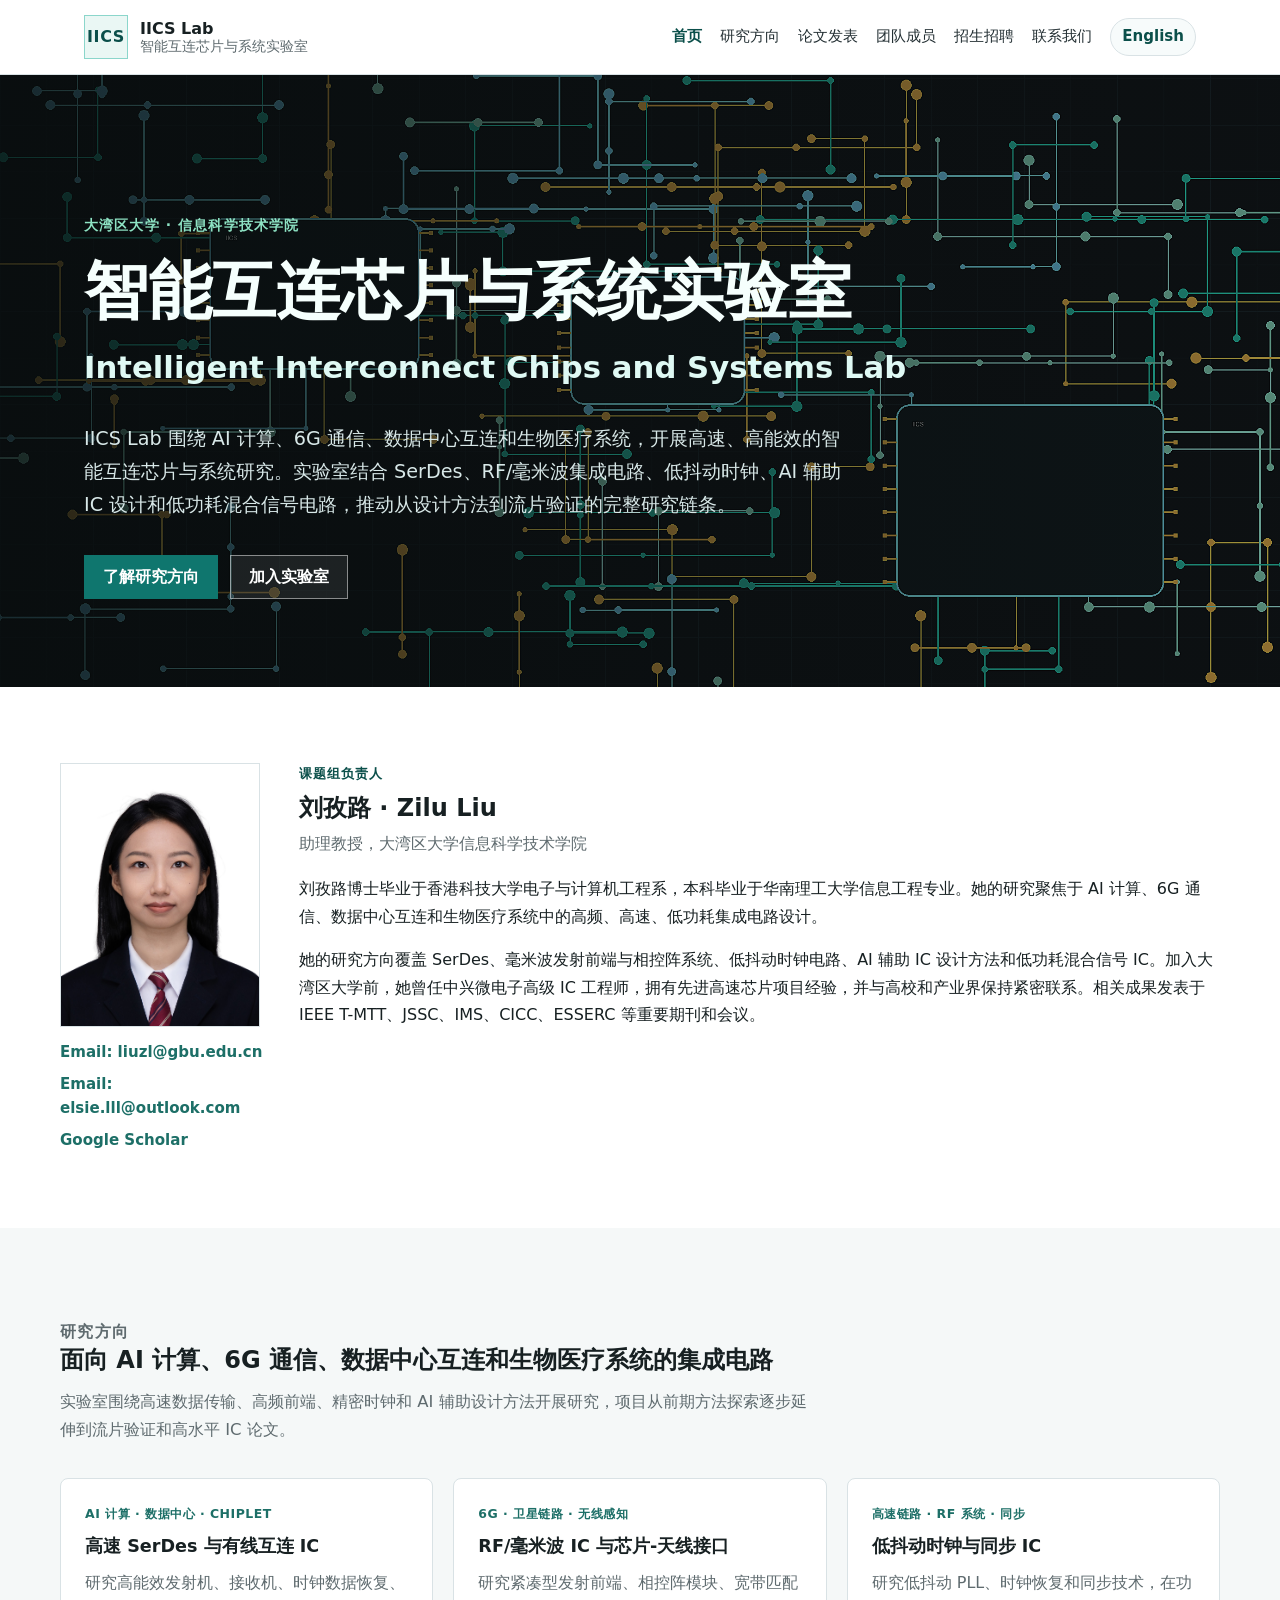
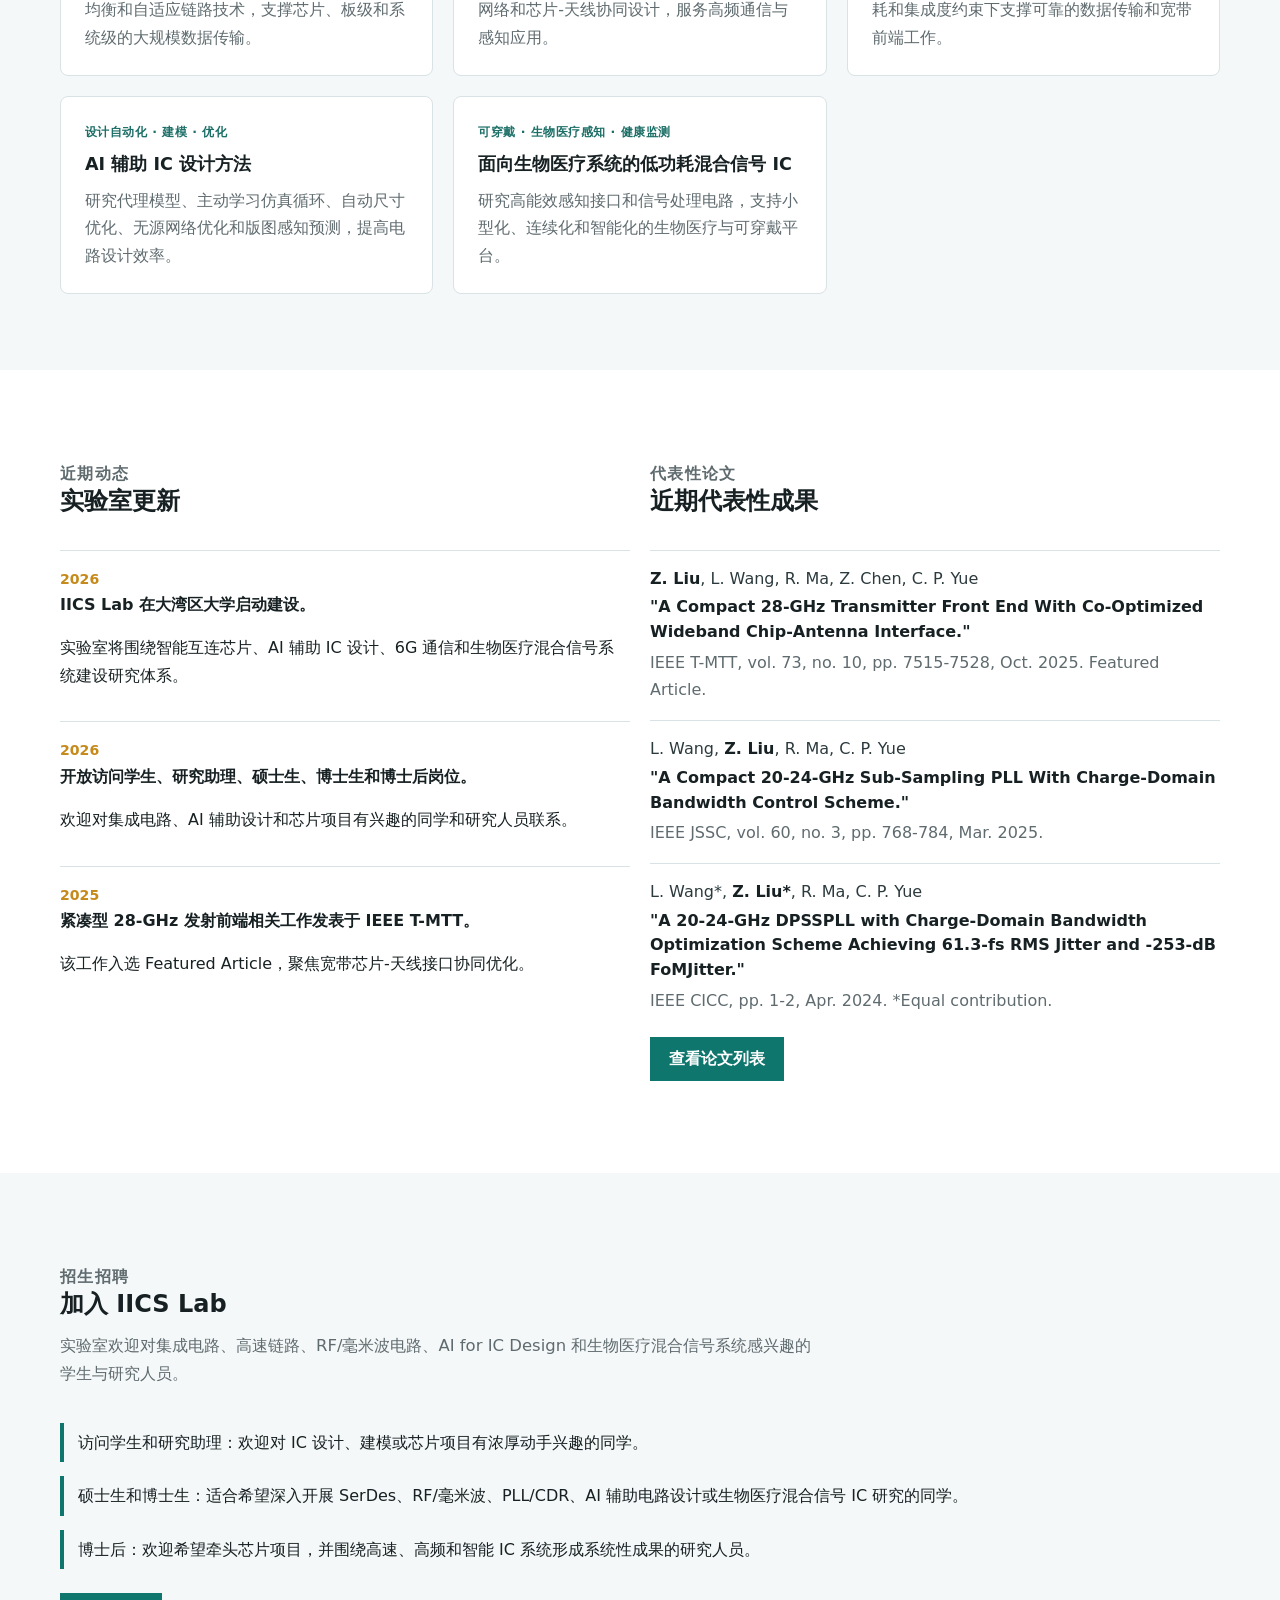
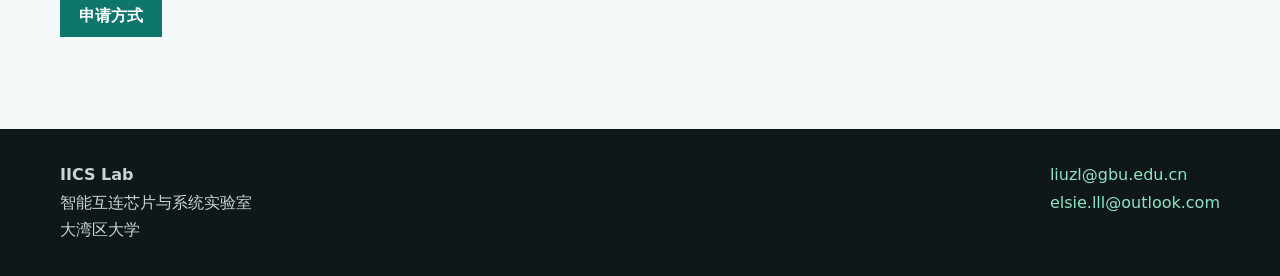
==== zh/index.html @ 740d04f4 "Update lab website research visuals and Chinese pages" ====
<!doctype html>
<html lang="zh-CN">
<head>
  <meta charset="utf-8">
  <meta name="viewport" content="width=device-width, initial-scale=1">
  <meta name="description" content="大湾区大学信息科学技术学院智能互连芯片与系统实验室，研究高速 SerDes、RF/毫米波集成电路、低抖动时钟、AI 辅助 IC 设计和生物医疗混合信号系统。">
  <title>智能互连芯片与系统实验室 | IICS Lab</title>
  <link rel="alternate" hreflang="en" href="../index.html">
  <link rel="alternate" hreflang="zh-CN" href="index.html">
  <link rel="stylesheet" href="../assets/css/styles.css">
</head>
<body>
  <header class="site-header">
    <nav class="nav" aria-label="主导航">
      <a class="brand" href="index.html" aria-label="IICS Lab 首页">
        <span class="brand-mark">IICS</span>
        <span class="brand-text">
          <strong>IICS Lab</strong>
          <span>智能互连芯片与系统实验室</span>
        </span>
      </a>
      <div class="nav-links">
        <a href="index.html" aria-current="page">首页</a>
    <a href="research.html">研究方向</a>
    <a href="publications.html">论文发表</a>
    <a href="people.html">团队成员</a>
    <a href="openings.html">招生招聘</a>
    <a href="contact.html">联系我们</a>
    <a class="language-link" href="../index.html" hreflang="en">English</a>
      </div>
    </nav>
  </header>
<main>
  <section class="hero">
    <div class="hero-inner">
      <p class="eyebrow">大湾区大学 · 信息科学技术学院</p>
      <h1>智能互连芯片与系统实验室</h1>
      <div class="cn-name">Intelligent Interconnect Chips and Systems Lab</div>
      <p class="hero-lede">
        IICS Lab 围绕 AI 计算、6G 通信、数据中心互连和生物医疗系统，开展高速、高能效的智能互连芯片与系统研究。实验室结合 SerDes、RF/毫米波集成电路、低抖动时钟、AI 辅助 IC 设计和低功耗混合信号电路，推动从设计方法到流片验证的完整研究链条。
      </p>
      <div class="hero-actions">
        <a class="button" href="research.html">了解研究方向</a>
        <a class="button secondary" href="openings.html">加入实验室</a>
      </div>
    </div>
  </section>

  <section class="section">
    <div class="section-inner split home-pi-section">
      <div class="home-pi-media">
        <img class="pi-photo home-pi-photo" src="../assets/img/zilu-liu-headshot.jpg" alt="刘孜路照片">
        <div class="profile-contact home-contact">
          <a href="mailto:liuzl@gbu.edu.cn">Email: liuzl@gbu.edu.cn</a>
          <a href="mailto:elsie.lll@outlook.com">Email: elsie.lll@outlook.com</a>
          <a href="https://scholar.google.com/citations?user=8HfOsw4AAAAJ&amp;hl=en&amp;oi=ao">Google Scholar</a>
        </div>
      </div>
      <div class="bio-block">
        <p class="kicker">课题组负责人</p>
        <h2>刘孜路 · Zilu Liu</h2>
        <p class="bio-meta">助理教授，大湾区大学信息科学技术学院</p>
        <p>
          刘孜路博士毕业于香港科技大学电子与计算机工程系，本科毕业于华南理工大学信息工程专业。她的研究聚焦于 AI 计算、6G 通信、数据中心互连和生物医疗系统中的高频、高速、低功耗集成电路设计。
        </p>
        <p>
          她的研究方向覆盖 SerDes、毫米波发射前端与相控阵系统、低抖动时钟电路、AI 辅助 IC 设计方法和低功耗混合信号 IC。加入大湾区大学前，她曾任中兴微电子高级 IC 工程师，拥有先进高速芯片项目经验，并与高校和产业界保持紧密联系。相关成果发表于 IEEE T-MTT、JSSC、IMS、CICC、ESSERC 等重要期刊和会议。
        </p>
      </div>
    </div>
  </section>

  <section class="section alt">
    <div class="section-inner">
      <div class="section-heading">
        <p class="kicker">研究方向</p>
        <h2>面向 AI 计算、6G 通信、数据中心互连和生物医疗系统的集成电路</h2>
        <p>
          实验室围绕高速数据传输、高频前端、精密时钟和 AI 辅助设计方法开展研究，项目从前期方法探索逐步延伸到流片验证和高水平 IC 论文。
        </p>
      </div>
      <div class="grid three">
        <article class="card research-card">
          <p class="card-kicker">AI 计算 &middot; 数据中心 &middot; Chiplet</p>
          <h3>高速 SerDes 与有线互连 IC</h3>
          <p>研究高能效发射机、接收机、时钟数据恢复、均衡和自适应链路技术，支撑芯片、板级和系统级的大规模数据传输。</p>
        </article>
        <article class="card research-card">
          <p class="card-kicker">6G &middot; 卫星链路 &middot; 无线感知</p>
          <h3>RF/毫米波 IC 与芯片-天线接口</h3>
          <p>研究紧凑型发射前端、相控阵模块、宽带匹配网络和芯片-天线协同设计，服务高频通信与感知应用。</p>
        </article>
        <article class="card research-card">
          <p class="card-kicker">高速链路 &middot; RF 系统 &middot; 同步</p>
          <h3>低抖动时钟与同步 IC</h3>
          <p>研究低抖动 PLL、时钟恢复和同步技术，在功耗和集成度约束下支撑可靠的数据传输和宽带前端工作。</p>
        </article>
        <article class="card research-card">
          <p class="card-kicker">设计自动化 &middot; 建模 &middot; 优化</p>
          <h3>AI 辅助 IC 设计方法</h3>
          <p>研究代理模型、主动学习仿真循环、自动尺寸优化、无源网络优化和版图感知预测，提高电路设计效率。</p>
        </article>
        <article class="card research-card">
          <p class="card-kicker">可穿戴 &middot; 生物医疗感知 &middot; 健康监测</p>
          <h3>面向生物医疗系统的低功耗混合信号 IC</h3>
          <p>研究高能效感知接口和信号处理电路，支持小型化、连续化和智能化的生物医疗与可穿戴平台。</p>
        </article>
      </div>
    </div>
  </section>

  <section class="section">
    <div class="section-inner grid two">
      <div>
        <div class="section-heading">
          <p class="kicker">近期动态</p>
          <h2>实验室更新</h2>
        </div>
        <ul class="news-list">
          <li class="news-item">
            <div class="news-date">2026</div>
            <strong>IICS Lab 在大湾区大学启动建设。</strong>
            <p>实验室将围绕智能互连芯片、AI 辅助 IC 设计、6G 通信和生物医疗混合信号系统建设研究体系。</p>
          </li>
          <li class="news-item">
            <div class="news-date">2026</div>
            <strong>开放访问学生、研究助理、硕士生、博士生和博士后岗位。</strong>
            <p>欢迎对集成电路、AI 辅助设计和芯片项目有兴趣的同学和研究人员联系。</p>
          </li>
          <li class="news-item">
            <div class="news-date">2025</div>
            <strong>紧凑型 28-GHz 发射前端相关工作发表于 IEEE T-MTT。</strong>
            <p>该工作入选 Featured Article，聚焦宽带芯片-天线接口协同优化。</p>
          </li>
        </ul>
      </div>
      <div>
        <div class="section-heading">
          <p class="kicker">代表性论文</p>
          <h2>近期代表性成果</h2>
        </div>
<ol class="pub-list">
  <li class="pub-item">
    <div class="pub-authors"><strong>Z. Liu</strong>, L. Wang, R. Ma, Z. Chen, C. P. Yue</div>
    <div class="pub-title">"A Compact 28-GHz Transmitter Front End With Co-Optimized Wideband Chip-Antenna Interface."</div>
    <div class="pub-meta">IEEE T-MTT, vol. 73, no. 10, pp. 7515-7528, Oct. 2025. Featured Article.</div>
  </li>
  <li class="pub-item">
    <div class="pub-authors">L. Wang, <strong>Z. Liu</strong>, R. Ma, C. P. Yue</div>
    <div class="pub-title">"A Compact 20-24-GHz Sub-Sampling PLL With Charge-Domain Bandwidth Control Scheme."</div>
    <div class="pub-meta">IEEE JSSC, vol. 60, no. 3, pp. 768-784, Mar. 2025.</div>
  </li>
  <li class="pub-item">
    <div class="pub-authors">L. Wang*, <strong>Z. Liu*</strong>, R. Ma, C. P. Yue</div>
    <div class="pub-title">"A 20-24-GHz DPSSPLL with Charge-Domain Bandwidth Optimization Scheme Achieving 61.3-fs RMS Jitter and -253-dB FoMJitter."</div>
    <div class="pub-meta">IEEE CICC, pp. 1-2, Apr. 2024. *Equal contribution.</div>
  </li>
</ol>
        <p style="margin-top: 22px;"><a class="button" href="publications.html">查看论文列表</a></p>
      </div>
    </div>
  </section>

  <section class="section alt">
    <div class="section-inner">
      <div class="section-heading">
        <p class="kicker">招生招聘</p>
        <h2>加入 IICS Lab</h2>
        <p>
          实验室欢迎对集成电路、高速链路、RF/毫米波电路、AI for IC Design 和生物医疗混合信号系统感兴趣的学生与研究人员。
        </p>
      </div>
      <ul class="feature-list">
        <li>访问学生和研究助理：欢迎对 IC 设计、建模或芯片项目有浓厚动手兴趣的同学。</li>
        <li>硕士生和博士生：适合希望深入开展 SerDes、RF/毫米波、PLL/CDR、AI 辅助电路设计或生物医疗混合信号 IC 研究的同学。</li>
        <li>博士后：欢迎希望牵头芯片项目，并围绕高速、高频和智能 IC 系统形成系统性成果的研究人员。</li>
      </ul>
      <p style="margin-top: 24px;"><a class="button" href="openings.html">申请方式</a></p>
    </div>
  </section>
</main>
  <footer class="footer">
    <div class="footer-inner">
      <div>
        <strong>IICS Lab</strong><br>
        智能互连芯片与系统实验室<br>
        大湾区大学
      </div>
      <div>
        <a href="mailto:liuzl@gbu.edu.cn">liuzl@gbu.edu.cn</a><br>
        <a href="mailto:elsie.lll@outlook.com">elsie.lll@outlook.com</a>
      </div>
    </div>
  </footer>
</body>
</html>
---- assets/css/styles.css ----
:root {
  --ink: #172022;
  --muted: #5f6b6f;
  --line: #d9e2e5;
  --paper: #ffffff;
  --wash: #f5f8f8;
  --teal: #0f766e;
  --teal-dark: #0b4f4a;
  --cyan: #4bb7d8;
  --gold: #c58a1a;
  --coral: #b84a43;
  --graphite: #111719;
  --max: 1160px;
}

* {
  box-sizing: border-box;
}

html {
  scroll-behavior: smooth;
}

body {
  margin: 0;
  color: var(--ink);
  background: var(--paper);
  font-family: Inter, ui-sans-serif, system-ui, -apple-system, BlinkMacSystemFont, "Segoe UI", Arial, sans-serif;
  line-height: 1.6;
}

html[lang="zh-CN"] body {
  font-family: "Noto Sans SC", "Microsoft YaHei", "PingFang SC", Inter, ui-sans-serif, system-ui, sans-serif;
  line-height: 1.72;
}

html[lang="zh-CN"] .kicker,
html[lang="zh-CN"] .eyebrow {
  letter-spacing: 0.08em;
}

html[lang="zh-CN"] .feature-list li {
  display: grid;
  gap: 3px;
  padding-top: 6px;
  padding-bottom: 6px;
}

html[lang="zh-CN"] .feature-list li strong {
  display: block;
  line-height: 1.45;
}

html[lang="zh-CN"] .feature-list li span {
  display: block;
  color: var(--muted);
}

.email-subject {
  display: inline-block;
  max-width: 100%;
  overflow-wrap: anywhere;
  white-space: normal;
}

a {
  color: var(--teal-dark);
  text-decoration: none;
}

a:hover {
  color: var(--coral);
}

img {
  max-width: 100%;
  display: block;
}

.site-header {
  position: sticky;
  top: 0;
  z-index: 20;
  background: rgba(255, 255, 255, 0.94);
  border-bottom: 1px solid var(--line);
  backdrop-filter: blur(12px);
}

.nav {
  max-width: var(--max);
  margin: 0 auto;
  min-height: 74px;
  display: flex;
  align-items: center;
  justify-content: space-between;
  gap: 24px;
  padding: 0 24px;
}

.brand {
  display: flex;
  align-items: center;
  gap: 12px;
  color: var(--ink);
  min-width: 240px;
}

.brand-mark {
  width: 44px;
  height: 44px;
  display: grid;
  place-items: center;
  border: 1px solid #8bd6cb;
  background: #eaf7f4;
  color: var(--teal-dark);
  font-weight: 800;
  letter-spacing: 0.04em;
}

.brand-text strong,
.brand-text span {
  display: block;
  line-height: 1.2;
}

.brand-text span {
  color: var(--muted);
  font-size: 0.88rem;
}

.nav-links {
  display: flex;
  align-items: center;
  gap: 18px;
  flex-wrap: wrap;
  justify-content: flex-end;
  font-size: 0.94rem;
}

.nav-links a {
  color: #243034;
}

.nav-links a[aria-current="page"] {
  color: var(--teal-dark);
  font-weight: 700;
}

.nav-links .language-link {
  border: 1px solid var(--line);
  border-radius: 999px;
  background: #f7fbfb;
  color: var(--teal-dark);
  font-weight: 800;
  padding: 5px 11px;
}

.nav-links .language-link:hover {
  border-color: #8bd6cb;
  background: #eaf7f4;
  color: var(--teal-dark);
}

.hero {
  min-height: 68vh;
  display: grid;
  align-items: end;
  color: #f5fffd;
  background:
    linear-gradient(90deg, rgba(8, 13, 14, 0.86), rgba(8, 13, 14, 0.56) 56%, rgba(8, 13, 14, 0.38)),
    url("../img/interconnect-hero.png") center / cover no-repeat;
}

.hero-inner {
  width: min(var(--max), 100%);
  margin: 0 auto;
  padding: 100px 24px 88px;
}

.eyebrow {
  margin: 0 0 18px;
  color: #8ee3c4;
  font-size: 0.88rem;
  font-weight: 700;
  letter-spacing: 0.12em;
  text-transform: uppercase;
}

h1,
h2,
h3 {
  margin: 0;
  line-height: 1.13;
}

.hero h1 {
  max-width: 860px;
  font-size: clamp(2.3rem, 5vw, 5.25rem);
  letter-spacing: 0;
}

.hero .cn-name {
  margin-top: 14px;
  font-size: clamp(1.28rem, 2.4vw, 2.1rem);
  color: #dff9f4;
  font-weight: 600;
}

.hero-lede {
  max-width: 760px;
  margin: 28px 0 0;
  font-size: clamp(1.03rem, 1.5vw, 1.28rem);
  color: #d8e8e8;
}

.hero-actions {
  display: flex;
  flex-wrap: wrap;
  gap: 12px;
  margin-top: 34px;
}

.button {
  display: inline-flex;
  align-items: center;
  justify-content: center;
  min-height: 44px;
  padding: 0 18px;
  border: 1px solid transparent;
  background: var(--teal);
  color: white;
  font-weight: 700;
}

.button:hover {
  color: white;
  background: var(--teal-dark);
}

.button.secondary {
  background: rgba(255, 255, 255, 0.08);
  border-color: rgba(255, 255, 255, 0.48);
}

.button.secondary:hover {
  background: rgba(255, 255, 255, 0.16);
}

.section {
  padding: 76px 24px;
}

.section.alt {
  background: var(--wash);
}

.section-inner {
  max-width: var(--max);
  margin: 0 auto;
}

.section-heading {
  max-width: 760px;
  margin-bottom: 34px;
}

.section-heading p {
  margin: 14px 0 0;
  color: var(--muted);
  font-size: 1.03rem;
}

.kicker {
  margin: 0 0 9px;
  color: var(--teal-dark);
  font-size: 0.82rem;
  font-weight: 800;
  letter-spacing: 0.12em;
  text-transform: uppercase;
}

.grid {
  display: grid;
  gap: 20px;
}

.grid.two {
  grid-template-columns: repeat(2, minmax(0, 1fr));
}

.grid.three {
  grid-template-columns: repeat(3, minmax(0, 1fr));
}

.card {
  border: 1px solid var(--line);
  background: var(--paper);
  padding: 24px;
  border-radius: 8px;
}

.card h3 {
  font-size: 1.1rem;
  margin-bottom: 10px;
}

.card p {
  margin: 0;
  color: var(--muted);
}

.card .card-kicker {
  margin: 0;
  color: #1d6f67;
  font-size: 0.78rem;
  font-weight: 800;
  letter-spacing: 0.04em;
  text-transform: uppercase;
}

.research-card {
  display: grid;
  align-content: start;
  gap: 12px;
}

.research-visual,
.project-flow-visual {
  width: 100%;
  display: block;
  aspect-ratio: 16 / 10;
  object-fit: cover;
  border: 1px solid rgba(29, 111, 103, 0.22);
  border-radius: 8px;
  background: #071314;
}

.project-flow-layout {
  display: grid;
  grid-template-columns: minmax(0, 1.08fr) minmax(280px, 0.92fr);
  gap: 28px;
  align-items: center;
}

.research-card h3 {
  margin-bottom: 0;
}

.research-card p:not(.card-kicker) {
  margin: 0;
}

.topic-list {
  display: grid;
  gap: 7px;
  margin: 2px 0 0;
  padding-left: 18px;
  color: #39494c;
  line-height: 1.55;
}

.topic-list li::marker {
  color: var(--teal);
}

.flow-list li {
  display: block;
}
.feature-list {
  display: grid;
  gap: 14px;
  margin: 0;
  padding: 0;
  list-style: none;
}

.feature-list li {
  border-left: 4px solid var(--teal);
  padding: 2px 0 2px 14px;
}

.split {
  display: grid;
  grid-template-columns: minmax(0, 0.9fr) minmax(0, 1.1fr);
  gap: 34px;
  align-items: start;
}

.home-pi-section {
  grid-template-columns: minmax(0, 215px) minmax(0, 1fr);
  gap: 24px;
}

.pi-photo {
  width: min(300px, 100%);
  border: 1px solid var(--line);
  background: #edf4f3;
}

.home-pi-media {
  display: grid;
  gap: 14px;
  justify-items: start;
  align-self: start;
}

.home-pi-photo {
  width: min(200px, 100%);
}

.home-contact {
  max-width: 215px;
}

.bio-block h2 {
  margin-bottom: 8px;
}

.bio-meta {
  color: var(--muted);
  margin: 0 0 18px;
}


.profile-layout {
  display: grid;
  grid-template-columns: minmax(190px, 250px) minmax(0, 1fr);
  gap: 36px;
  align-items: start;
}

.profile-sidebar {
  display: grid;
  gap: 16px;
}

.profile-photo {
  width: min(240px, 100%);
}

.profile-contact {
  display: grid;
  gap: 9px;
  color: var(--muted);
  font-size: 0.94rem;
  line-height: 1.55;
}

.profile-contact a {
  color: #1d6f67;
  font-weight: 700;
  overflow-wrap: anywhere;
}

.profile-contact span {
  display: block;
}

.profile-summary h2 {
  margin-bottom: 8px;
}

.profile-points {
  display: grid;
  gap: 12px;
  margin: 22px 0 0;
  padding: 18px 0;
  border-top: 1px solid var(--line);
  border-bottom: 1px solid var(--line);
  list-style: none;
}

.profile-points li {
  border-left: 4px solid var(--teal);
  padding: 2px 0 2px 14px;
  color: #2c3a3d;
  line-height: 1.65;
}

.profile-points strong {
  color: var(--ink);
}

.profile-full {
  grid-column: 2;
  max-width: none;
  margin-top: 22px;
}

.profile-full h3 {
  font-size: 1.35rem;
  margin-bottom: 14px;
}

.profile-full p {
  margin: 0;
}

.profile-full p + p {
  margin-top: 16px;
}

.bio-links {
  display: flex;
  flex-wrap: wrap;
  gap: 10px;
  margin-top: 20px;
}

.tag {
  display: inline-flex;
  align-items: center;
  min-height: 32px;
  padding: 0 10px;
  border: 1px solid var(--line);
  background: #f7fbfb;
  color: #2c3a3d;
  font-size: 0.9rem;
}

.news-list,
.pub-list {
  display: grid;
  gap: 16px;
  margin: 0;
  padding: 0;
  list-style: none;
}

.news-item,
.pub-item {
  border-top: 1px solid var(--line);
  padding-top: 16px;
}

.news-date {
  color: var(--gold);
  font-weight: 800;
  font-size: 0.88rem;
}

.pub-item strong {
  color: var(--ink);
}

.pub-authors {
  color: #2c3a3d;
  line-height: 1.55;
}

.pub-authors strong {
  color: var(--ink);
  font-weight: 800;
}

.pub-title {
  color: var(--ink);
  font-weight: 700;
  line-height: 1.55;
  margin-top: 4px;
}

.pub-meta {
  color: var(--muted);
  margin-top: 4px;
}

.page-hero {
  background: var(--graphite);
  color: white;
  padding: 76px 24px;
}

.page-hero .section-inner {
  max-width: var(--max);
}

.page-hero p {
  max-width: 820px;
  color: #cddada;
  font-size: 1.12rem;
}

.contact-panel {
  border: 1px solid var(--line);
  background: #f7fbfb;
  padding: 28px;
  border-radius: 8px;
}

.footer {
  background: #101719;
  color: #c8d5d5;
  padding: 32px 24px;
}

.footer-inner {
  max-width: var(--max);
  margin: 0 auto;
  display: flex;
  justify-content: space-between;
  gap: 24px;
  flex-wrap: wrap;
}

.footer a {
  color: #8ee3c4;
}

@media (max-width: 900px) {
  .nav {
    align-items: flex-start;
    flex-direction: column;
    padding: 16px 20px;
    gap: 14px;
  }

  .nav-links {
    justify-content: flex-start;
    gap: 13px;
  }

  .grid.two,
  .grid.three,
  .split,
  .profile-layout {
    grid-template-columns: 1fr;
  }

  .profile-full {
    grid-column: 1;
  }

  .project-flow-layout {
    grid-template-columns: 1fr;
  }

  .hero {
    min-height: 72vh;
  }

  .hero-inner {
    padding: 84px 20px 64px;
  }

  .section {
    padding: 58px 20px;
  }
}

@media (max-width: 560px) {
  .brand {
    min-width: 0;
  }

  .brand-mark {
    width: 38px;
    height: 38px;
    font-size: 0.78rem;
  }

  .nav-links {
    font-size: 0.88rem;
  }

  .hero-actions {
    flex-direction: column;
  }

  .button {
    width: 100%;
  }
}
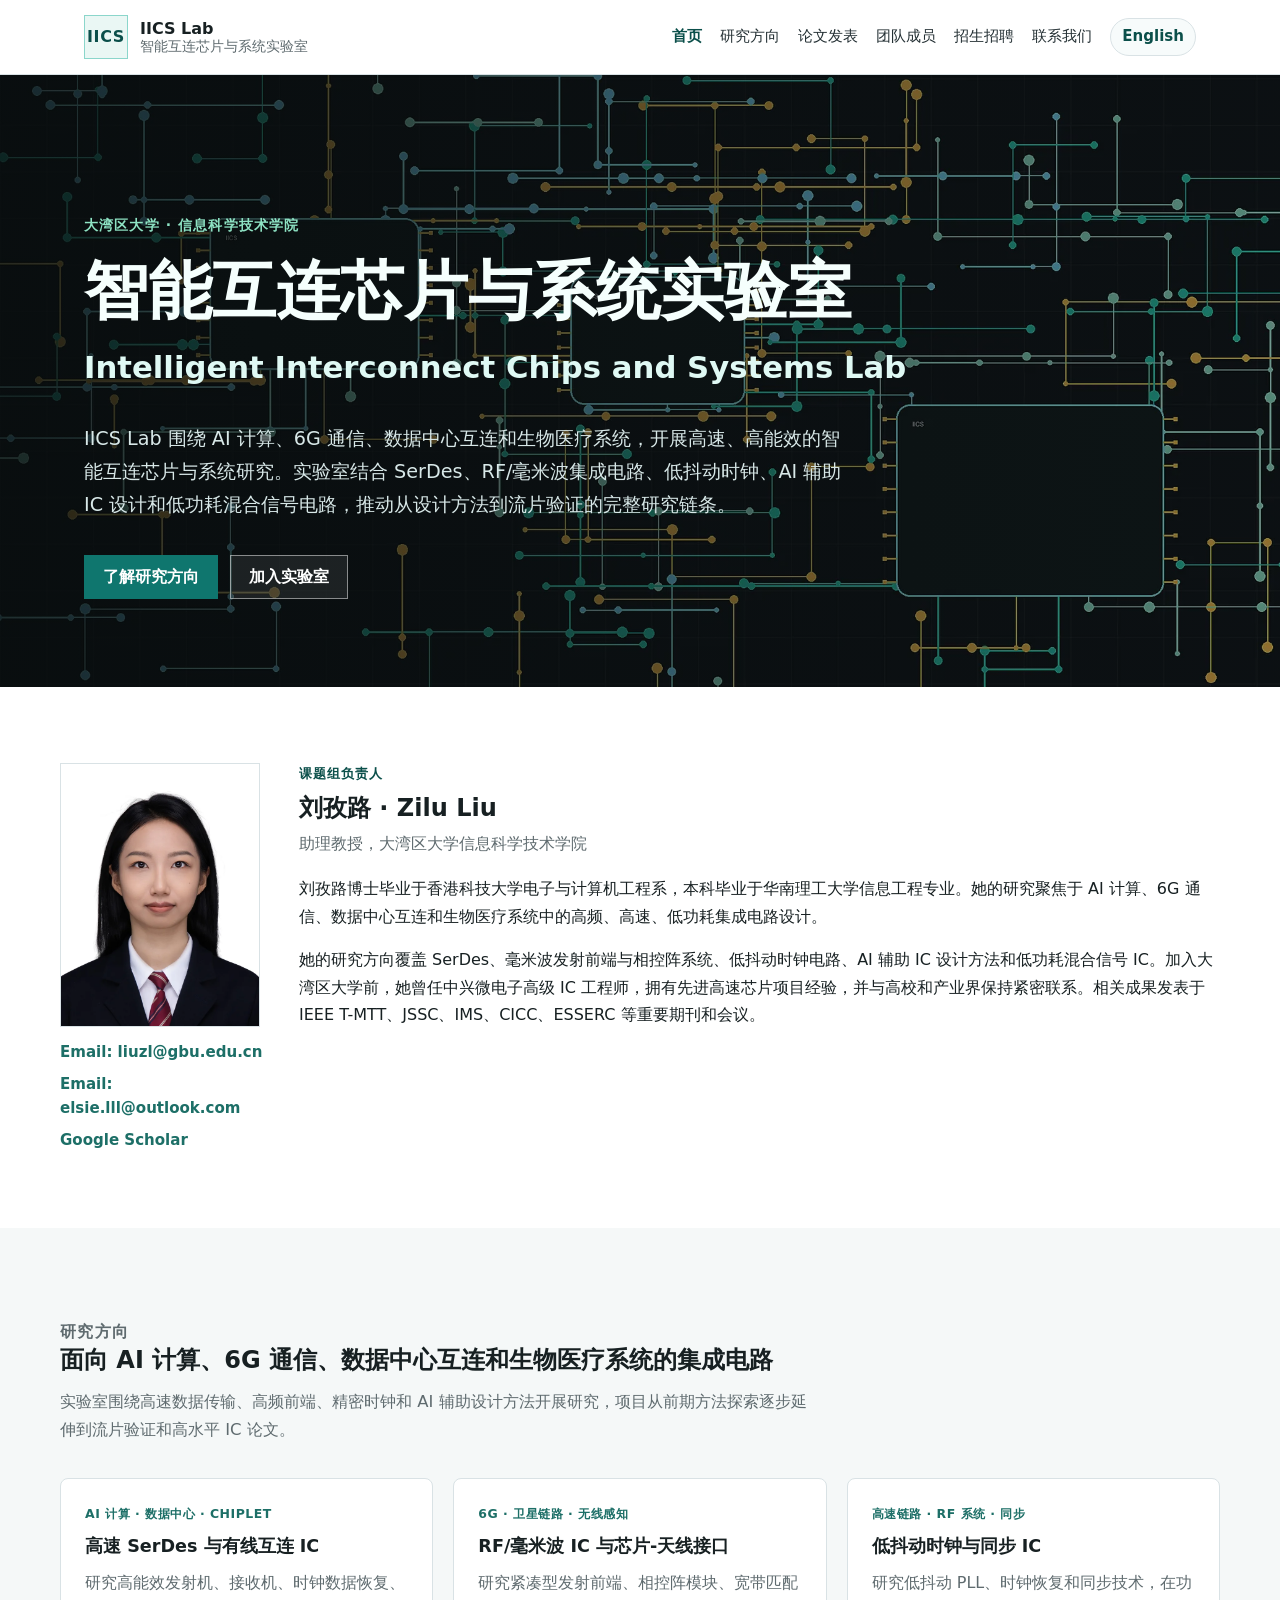
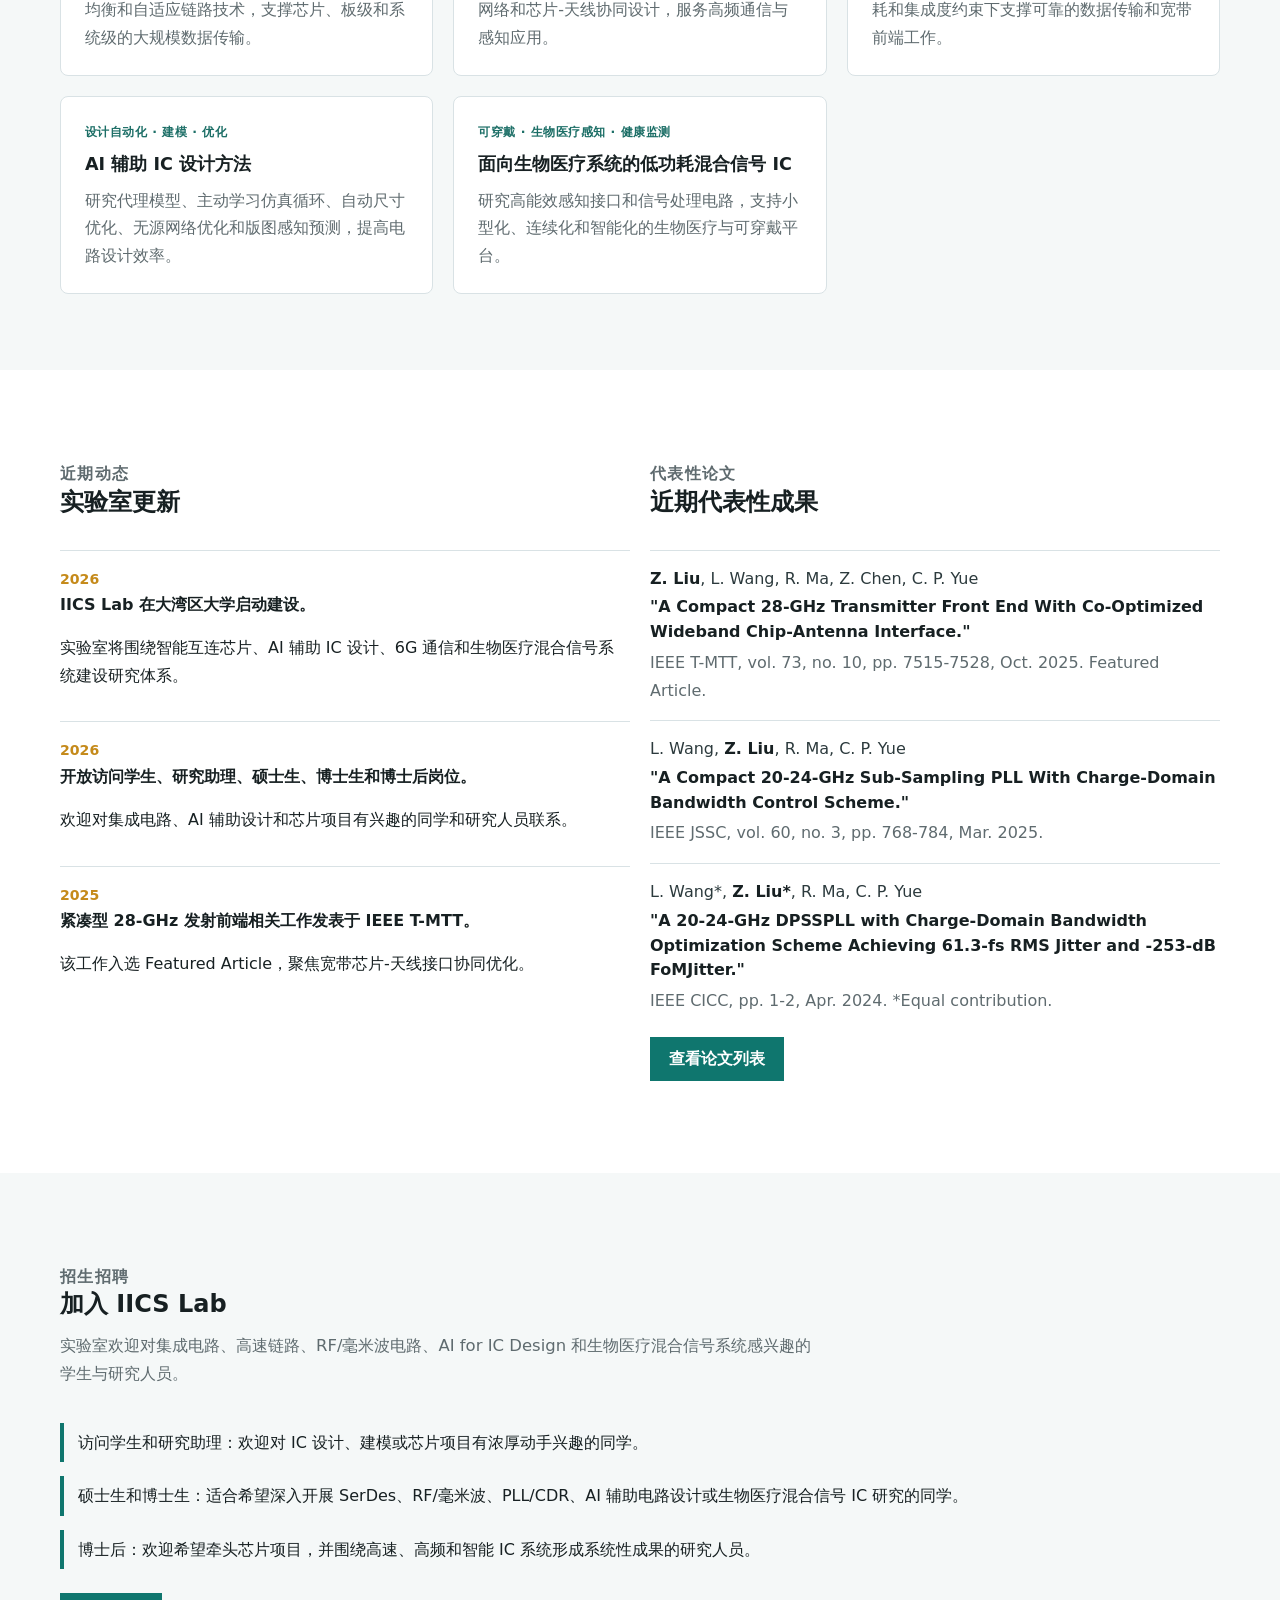
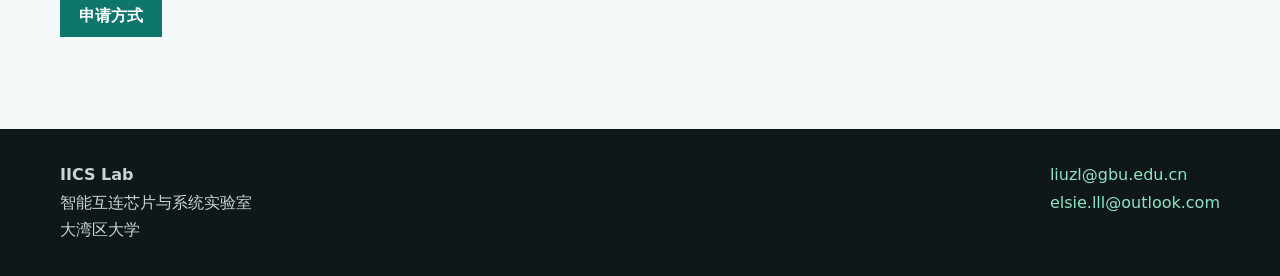
==== commit 8a4516c1: "Optimize homepage and PI images" ====
--- a/zh/index.html
+++ b/zh/index.html
@@ -49,7 +49,7 @@
   <section class="section">
     <div class="section-inner split home-pi-section">
       <div class="home-pi-media">
-        <img class="pi-photo home-pi-photo" src="../assets/img/zilu-liu-headshot.jpg" alt="刘孜路照片">
+        <img class="pi-photo home-pi-photo" src="../assets/img/zilu-liu-headshot.webp" alt="刘孜路照片" loading="lazy" decoding="async">
         <div class="profile-contact home-contact">
           <a href="mailto:liuzl@gbu.edu.cn">Email: liuzl@gbu.edu.cn</a>
           <a href="mailto:elsie.lll@outlook.com">Email: elsie.lll@outlook.com</a>
--- a/assets/css/styles.css
+++ b/assets/css/styles.css
@@ -168,7 +168,7 @@
   color: #f5fffd;
   background:
     linear-gradient(90deg, rgba(8, 13, 14, 0.86), rgba(8, 13, 14, 0.56) 56%, rgba(8, 13, 14, 0.38)),
-    url("../img/interconnect-hero.png") center / cover no-repeat;
+    url("../img/interconnect-hero.webp") center / cover no-repeat;
 }
 
 .hero-inner {
